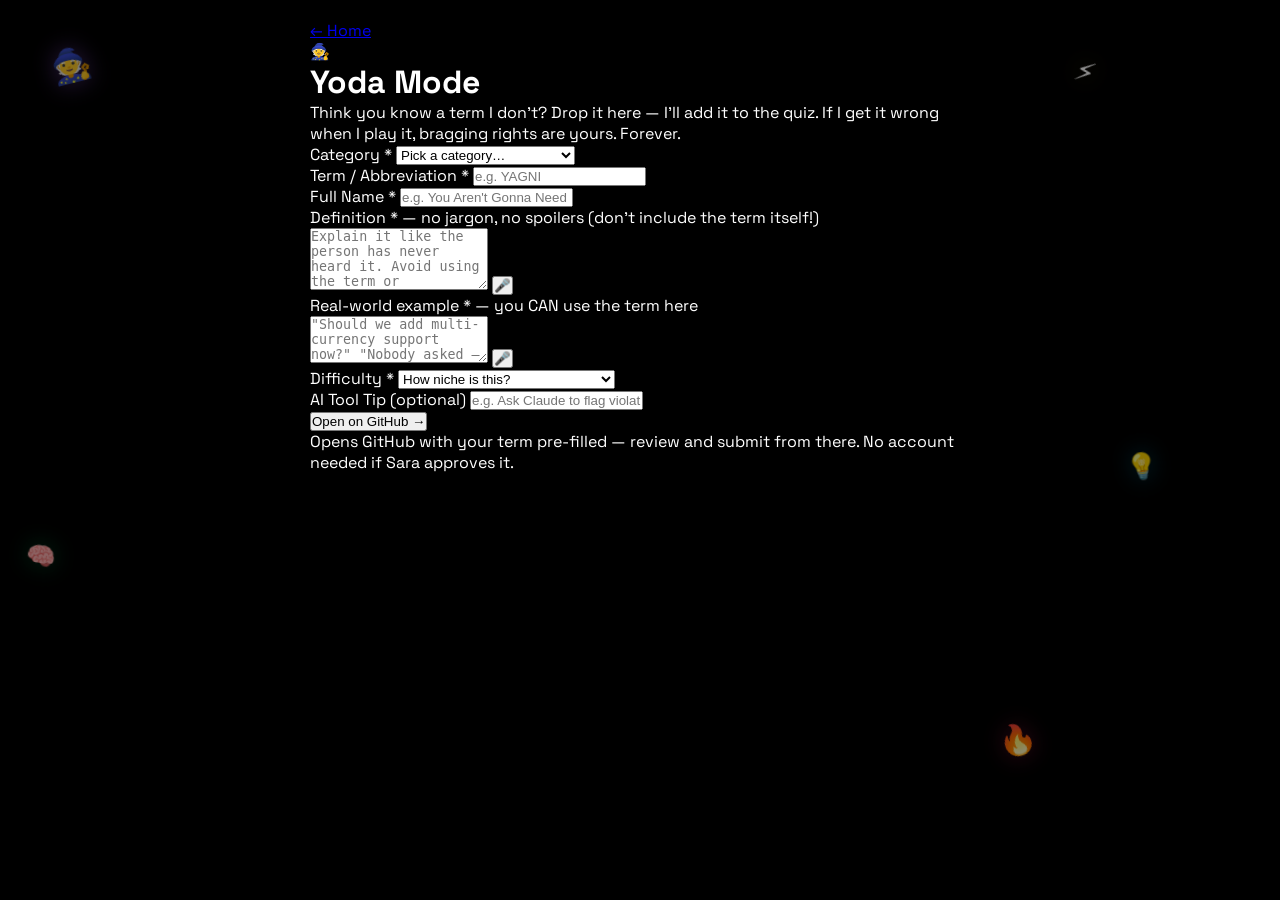
==== contribute.html @ 71d4aadb "Add contribute.html — Yoda Mode challenge form with voice dictation" ====
<!DOCTYPE html>
<html lang="en">
<head>
  <meta charset="UTF-8">
  <meta name="viewport" content="width=device-width, initial-scale=1.0">
  <title>TechUp! — Challenge Me</title>
  <link rel="preconnect" href="https://fonts.googleapis.com">
  <link rel="preconnect" href="https://fonts.gstatic.com" crossorigin>
  <link href="https://fonts.googleapis.com/css2?family=Space+Grotesk:wght@400;600;700;800&display=swap" rel="stylesheet">
  <link rel="stylesheet" href="style.css">
</head>
<body>

  <div class="sticker-field" aria-hidden="true">
    <span class="sticker" style="--x:4%;--y:5%;--s:2;--rot:-14deg;--dur:6s;--delay:0s;--glow:rgba(155,93,229,0.5)">🧙</span>
    <span class="sticker" style="--x:84%;--y:6%;--s:1.8;--rot:18deg;--dur:5.5s;--delay:1.2s;--glow:rgba(255,230,0,0.4)">⚡</span>
    <span class="sticker" style="--x:88%;--y:50%;--s:1.6;--rot:-8deg;--dur:7s;--delay:0.6s;--glow:rgba(0,200,255,0.35)">💡</span>
    <span class="sticker" style="--x:2%;--y:60%;--s:1.5;--rot:10deg;--dur:6.5s;--delay:2s;--glow:rgba(0,255,136,0.3)">🧠</span>
    <span class="sticker" style="--x:78%;--y:80%;--s:1.9;--rot:-18deg;--dur:5.2s;--delay:0.4s;--glow:rgba(255,45,120,0.35)">🔥</span>
  </div>

  <div id="app" class="contribute-app">

    <div class="contribute-topnav">
      <a href="index.html" class="back-home-link">← Home</a>
    </div>

    <div class="contribute-hero">
      <span class="contribute-hero-icon">🧙</span>
      <h1 class="contribute-title">Yoda Mode</h1>
      <p class="contribute-sub">Think you know a term I don't? Drop it here — I'll add it to the quiz. If I get it wrong when I play it, bragging rights are yours. Forever.</p>
    </div>

    <form class="contribute-form" id="contribute-form" novalidate>

      <div class="form-group">
        <label class="form-label" for="f-category">Category <span class="form-required">*</span></label>
        <select class="form-select" id="f-category" required>
          <option value="" disabled selected>Pick a category…</option>
          <option value="tech-vocab — Tech Vocabulary">Tech Vocabulary</option>
          <option value="ai-native — AI &amp; LLMs">AI &amp; LLMs</option>
          <option value="saas-metrics — SaaS Metrics">SaaS Metrics</option>
          <option value="sales-methods — Sales Methods">Sales Methods</option>
          <option value="product-mgmt — Product Management">Product Management</option>
          <option value="biz-dev — Biz Dev &amp; GTM">Biz Dev &amp; GTM</option>
          <option value="terminal-basics — Terminal Basics">Terminal Basics</option>
          <option value="NEW — suggest a new category (explain below)">Suggest a new category…</option>
        </select>
      </div>

      <div class="form-row">
        <div class="form-group">
          <label class="form-label" for="f-term">Term / Abbreviation <span class="form-required">*</span></label>
          <input class="form-input" id="f-term" type="text" placeholder="e.g. YAGNI" required autocomplete="off">
        </div>
        <div class="form-group">
          <label class="form-label" for="f-full">Full Name <span class="form-required">*</span></label>
          <input class="form-input" id="f-full" type="text" placeholder="e.g. You Aren't Gonna Need It" required autocomplete="off">
        </div>
      </div>

      <div class="form-group">
        <label class="form-label" for="f-definition">
          Definition <span class="form-required">*</span>
          <span class="form-hint-inline">— no jargon, no spoilers (don't include the term itself!)</span>
        </label>
        <div class="voice-input-row">
          <textarea class="form-textarea" id="f-definition" placeholder="Explain it like the person has never heard it. Avoid using the term or abbreviation in your explanation." required rows="4"></textarea>
          <button type="button" class="form-mic-btn" id="mic-definition" title="Dictate definition">🎤</button>
        </div>
      </div>

      <div class="form-group">
        <label class="form-label" for="f-example">
          Real-world example <span class="form-required">*</span>
          <span class="form-hint-inline">— you CAN use the term here</span>
        </label>
        <div class="voice-input-row">
          <textarea class="form-textarea" id="f-example" placeholder='"Should we add multi-currency support now?" "Nobody asked — YAGNI. Ship the MVP first."' required rows="3"></textarea>
          <button type="button" class="form-mic-btn" id="mic-example" title="Dictate example">🎤</button>
        </div>
      </div>

      <div class="form-row">
        <div class="form-group">
          <label class="form-label" for="f-difficulty">Difficulty <span class="form-required">*</span></label>
          <select class="form-select" id="f-difficulty" required>
            <option value="" disabled selected>How niche is this?</option>
            <option value="1 — Everyone should know this">1 — Everyone should know this</option>
            <option value="2 — You've been around a bit">2 — You've been around a bit</option>
            <option value="3 — Okay you're just showing off">3 — Okay you're just showing off</option>
          </select>
        </div>
        <div class="form-group">
          <label class="form-label" for="f-ai-tip">AI Tool Tip <span class="form-optional">(optional)</span></label>
          <input class="form-input" id="f-ai-tip" type="text" placeholder="e.g. Ask Claude to flag violations in your backlog" autocomplete="off">
        </div>
      </div>

      <div id="form-error" class="form-error" style="display:none"></div>

      <button type="submit" class="submit-github-btn" id="submit-btn">
        Open on GitHub →
      </button>
      <p class="submit-note">Opens GitHub with your term pre-filled — review and submit from there. No account needed if Sara approves it.</p>

    </form>

  </div>

  <script>
    // ===== VOICE INPUT =====
    function attachMic(micBtnId, textareaId) {
      var btn = document.getElementById(micBtnId);
      var ta  = document.getElementById(textareaId);
      var SR  = window.SpeechRecognition || window.webkitSpeechRecognition;
      if (!SR) { btn.disabled = true; btn.title = 'Voice not supported in this browser'; return; }

      btn.addEventListener('click', function () {
        if (btn.classList.contains('recording')) return;
        window.speechSynthesis && window.speechSynthesis.cancel();

        var rec = new SR();
        rec.continuous = false;
        rec.interimResults = false;
        rec.lang = 'en-US';

        btn.classList.add('recording');
        btn.textContent = '⏹';

        rec.onresult = function (e) {
          var t = e.results[0][0].transcript.trim();
          ta.value = ta.value ? ta.value + ' ' + t : t;
          btn.classList.remove('recording');
          btn.textContent = '🎤';
        };
        rec.onerror = rec.onend = function () {
          btn.classList.remove('recording');
          btn.textContent = '🎤';
        };
        rec.start();
      });
    }

    attachMic('mic-definition', 'f-definition');
    attachMic('mic-example',    'f-example');

    // ===== FORM SUBMIT =====
    document.getElementById('contribute-form').addEventListener('submit', function (e) {
      e.preventDefault();

      var category   = document.getElementById('f-category').value;
      var term       = document.getElementById('f-term').value.trim();
      var full       = document.getElementById('f-full').value.trim();
      var definition = document.getElementById('f-definition').value.trim();
      var example    = document.getElementById('f-example').value.trim();
      var difficulty = document.getElementById('f-difficulty').value;
      var aiTip      = document.getElementById('f-ai-tip').value.trim();
      var errorEl    = document.getElementById('form-error');

      if (!category || !term || !full || !definition || !example || !difficulty) {
        errorEl.textContent = 'Please fill in all required fields before opening GitHub.';
        errorEl.style.display = 'block';
        errorEl.scrollIntoView({ behavior: 'smooth', block: 'center' });
        return;
      }
      errorEl.style.display = 'none';

      var title = '[CHALLENGE] ' + term;

      var body = [
        '## \uD83E\uDDE0 Challenge Submission',
        '',
        '**Category:** ' + category,
        '**Term / Abbreviation:** ' + term,
        '**Full Name:** ' + full,
        '',
        '**Definition:**',
        definition,
        '',
        '**Real-world example:**',
        example,
        '',
        '**Difficulty:** ' + difficulty,
        aiTip ? ('**AI Tool Tip:** ' + aiTip) : '',
        '',
        '---',
        '_Submitted via TechUp! Yoda Mode_',
      ].filter(function (l) { return l !== undefined; }).join('\n');

      var url = 'https://github.com/sepic222/tech-quiz-app/issues/new'
        + '?title='  + encodeURIComponent(title)
        + '&body='   + encodeURIComponent(body)
        + '&labels=' + encodeURIComponent('new-question');

      window.open(url, '_blank', 'noopener');
    });
  </script>

</body>
</html>
---- style.css ----
@import url('https://fonts.googleapis.com/css2?family=Space+Grotesk:wght@400;600;700;800&display=swap');

/* ===== RESET & BASE ===== */
* { margin: 0; padding: 0; box-sizing: border-box; }

:root {
  --bg:       #000000;
  --bg-card:  #0E0E0E;
  --bg-hover: #1A1A1A;
  --text:     #ffffff;
  --text-dim: #555555;
  --green:    #00FF88;
  --pink:     #FF2D78;
  --purple:   #9B5DE5;
  --yellow:   #FFE600;
  --blue:     #00C8FF;
  --orange:   #FF6B00;
  --cyan:     #00FFD4;
  --radius:   14px;
  --radius-sm: 10px;
}

body {
  font-family: 'Space Grotesk', -apple-system, system-ui, sans-serif;
  background: var(--bg);
  color: var(--text);
  min-height: 100vh;
  overflow-x: hidden;
}

#app {
  max-width: 700px;
  margin: 0 auto;
  padding: 20px;
  min-height: 100vh;
}

/* ===== SCREENS ===== */
.screen { display: none; animation: fadeIn 0.3s ease; }
.screen.active { display: block; }

@keyframes fadeIn {
  from { opacity: 0; transform: translateY(12px); }
  to   { opacity: 1; transform: translateY(0); }
}

@keyframes popIn {
  0%   { transform: scale(0.8); opacity: 0; }
  70%  { transform: scale(1.06); }
  100% { transform: scale(1); opacity: 1; }
}

@keyframes slideUp {
  from { opacity: 0; transform: translateY(24px); }
  to   { opacity: 1; transform: translateY(0); }
}

@keyframes shake {
  0%, 100% { transform: translateX(0); }
  20%  { transform: translateX(-8px); }
  40%  { transform: translateX(8px); }
  60%  { transform: translateX(-4px); }
  80%  { transform: translateX(4px); }
}

@keyframes xpFloat {
  0%   { opacity: 1; transform: translateY(0) scale(1); }
  100% { opacity: 0; transform: translateY(-50px) scale(1.2); }
}

@keyframes floatBob {
  0%, 100% { transform: rotate(var(--rot, 0deg)) translateY(0px); }
  50%       { transform: rotate(var(--rot, 0deg)) translateY(-10px); }
}

/* ===== STICKER FIELD ===== */
.sticker-field {
  position: fixed;
  inset: 0;
  pointer-events: none;
  z-index: 0;
  overflow: hidden;
}

.sticker {
  position: absolute;
  font-size: calc(var(--s, 2) * 1rem);
  left: var(--x);
  top: var(--y);
  transform: rotate(var(--rot, 0deg));
  opacity: 0.55;
  animation: floatBob var(--dur, 5s) ease-in-out infinite;
  animation-delay: var(--delay, 0s);
  filter: drop-shadow(0 0 12px var(--glow, rgba(255,255,255,0.2)));
  user-select: none;
}

/* ===== LOGO ===== */
.logo {
  text-align: center;
  padding: 32px 0 24px;
  position: relative;
  z-index: 1;
}

.logo-icon {
  font-size: 54px;
  display: block;
  margin-bottom: 6px;
  filter: drop-shadow(0 0 24px var(--yellow));
}

.logo h1 {
  font-size: 3.2rem;
  font-weight: 800;
  letter-spacing: -1.5px;
  color: var(--text);
  text-shadow: 0 0 40px rgba(0,255,136,0.4), 0 0 80px rgba(0,255,136,0.15);
}

.tagline {
  color: var(--text-dim);
  font-size: 0.92rem;
  margin-top: 6px;
  font-weight: 600;
  letter-spacing: 0.5px;
}

/* ===== STATS BAR ===== */
.stats-bar {
  display: flex;
  justify-content: center;
  gap: 10px;
  margin-bottom: 28px;
  position: relative;
  z-index: 1;
}

.stat {
  flex: 1;
  text-align: center;
  background: var(--bg-card);
  border: 2px solid rgba(255,255,255,0.07);
  border-radius: var(--radius);
  padding: 14px 8px;
  transition: border-color 0.2s;
}

.stat:hover { border-color: var(--green); }

.stat-value {
  display: block;
  font-size: 1.7rem;
  font-weight: 800;
  color: var(--green);
  line-height: 1;
  margin-bottom: 4px;
}

.stat-label {
  font-size: 0.65rem;
  color: var(--text-dim);
  text-transform: uppercase;
  letter-spacing: 1.5px;
  font-weight: 700;
}

/* ===== SECTION TITLES ===== */
.section-title {
  font-size: 0.68rem;
  text-transform: uppercase;
  letter-spacing: 3px;
  color: var(--text-dim);
  margin-bottom: 12px;
  font-weight: 700;
  position: relative;
  z-index: 1;
}

/* ===== CATEGORY GRID ===== */
.category-grid {
  display: grid;
  grid-template-columns: 1fr 1fr;
  gap: 10px;
  margin-bottom: 28px;
  position: relative;
  z-index: 1;
}

/* Each card gets its own neon accent */
.category-card:nth-child(1) { --cc: #00FF88; }
.category-card:nth-child(2) { --cc: #00C8FF; }
.category-card:nth-child(3) { --cc: #FF2D78; }
.category-card:nth-child(4) { --cc: #9B5DE5; }
.category-card:nth-child(5) { --cc: #FFE600; }
.category-card:nth-child(6) { --cc: #FF6B00; }
.category-card:nth-child(7) { --cc: #00FFD4; }
.category-card:nth-child(8) { --cc: #FF2D78; }

.category-card {
  background: var(--bg-card);
  border: 2px solid rgba(255,255,255,0.06);
  border-radius: var(--radius);
  padding: 16px;
  cursor: pointer;
  transition: all 0.2s ease;
  position: relative;
  overflow: hidden;
}

.category-card:hover {
  border-color: var(--cc, var(--green));
  background: var(--bg-hover);
  transform: translateY(-3px) rotate(-0.5deg);
}

.category-card.selected {
  border-color: var(--cc, var(--green));
  background: var(--bg-hover);
  box-shadow: 0 0 0 1px var(--cc, var(--green)), 0 8px 24px rgba(0,0,0,0.6);
}

.category-card .cat-icon {
  font-size: 1.6rem;
  margin-bottom: 6px;
  display: block;
}

.category-card .cat-name {
  font-size: 0.88rem;
  font-weight: 700;
  color: var(--text);
}

.category-card .cat-count {
  font-size: 0.7rem;
  color: var(--text-dim);
  margin-top: 2px;
  font-weight: 600;
}

.category-card .cat-progress {
  height: 3px;
  background: rgba(255,255,255,0.05);
  border-radius: 2px;
  margin-top: 10px;
  overflow: hidden;
}

.category-card .cat-progress-fill {
  height: 100%;
  background: var(--cc, var(--green));
  border-radius: 2px;
  transition: width 0.4s ease;
}

/* ===== MODE SELECTOR ===== */
.mode-selector {
  display: flex;
  gap: 8px;
  margin-bottom: 24px;
  position: relative;
  z-index: 1;
}

.mode-btn {
  flex: 1;
  background: var(--bg-card);
  border: 2px solid rgba(255,255,255,0.07);
  border-radius: var(--radius-sm);
  padding: 12px 8px;
  color: var(--text-dim);
  cursor: pointer;
  font-size: 0.75rem;
  font-weight: 700;
  font-family: inherit;
  transition: all 0.2s ease;
  text-align: center;
  text-transform: uppercase;
  letter-spacing: 0.5px;
}

.mode-btn:hover {
  border-color: var(--green);
  color: var(--text);
  background: var(--bg-hover);
}

.mode-btn.active {
  border-color: var(--green);
  color: var(--green);
  background: var(--bg-hover);
}

.mode-icon {
  display: block;
  font-size: 1.3rem;
  margin-bottom: 4px;
}

/* ===== BUTTONS ===== */
.primary-btn {
  width: 100%;
  padding: 18px;
  background: var(--green);
  border: none;
  border-radius: var(--radius);
  color: #000;
  font-size: 1rem;
  font-weight: 800;
  font-family: inherit;
  cursor: pointer;
  transition: all 0.2s ease;
  letter-spacing: 1.5px;
  text-transform: uppercase;
  position: relative;
  z-index: 1;
}

.primary-btn:hover:not(:disabled) {
  transform: translateY(-3px);
  box-shadow: 0 8px 30px rgba(0,255,136,0.4);
}

.primary-btn:disabled {
  opacity: 0.25;
  cursor: not-allowed;
  transform: none;
}

.secondary-btn {
  width: 100%;
  padding: 16px;
  background: transparent;
  border: 2px solid rgba(255,255,255,0.12);
  border-radius: var(--radius);
  color: var(--text);
  font-size: 0.9rem;
  font-weight: 700;
  font-family: inherit;
  cursor: pointer;
  transition: all 0.2s ease;
  text-transform: uppercase;
  letter-spacing: 1px;
}

.secondary-btn:hover {
  border-color: var(--green);
  color: var(--green);
}

.icon-btn {
  background: none;
  border: none;
  color: var(--text-dim);
  font-size: 1.2rem;
  cursor: pointer;
  padding: 8px;
  border-radius: 50%;
  transition: all 0.2s;
  font-family: inherit;
}

.icon-btn:hover { color: var(--text); background: var(--bg-hover); }

/* ===== QUIZ HEADER ===== */
.quiz-header {
  display: flex;
  align-items: center;
  gap: 12px;
  margin-bottom: 28px;
}

.progress-container {
  flex: 1;
  height: 6px;
  background: var(--bg-card);
  border-radius: 3px;
  overflow: hidden;
  border: 1px solid rgba(255,255,255,0.05);
}

.progress-bar {
  height: 100%;
  background: linear-gradient(90deg, var(--green), var(--blue));
  border-radius: 3px;
  transition: width 0.4s ease;
  width: 0%;
}

.quiz-stats {
  display: flex;
  gap: 10px;
  align-items: center;
  font-size: 0.82rem;
  color: var(--text-dim);
  white-space: nowrap;
  font-weight: 600;
}

.xp-badge {
  background: var(--green);
  color: #000;
  padding: 4px 10px;
  border-radius: 20px;
  font-weight: 800;
  font-size: 0.75rem;
  letter-spacing: 0.5px;
}

/* ===== QUIZ AREA ===== */
.quiz-area { min-height: 400px; }

/* ===== QUESTION CARD ===== */
.question-card {
  background: var(--bg-card);
  border-radius: var(--radius);
  padding: 28px;
  margin-bottom: 16px;
  border: 2px solid rgba(255,255,255,0.05);
  border-left: 4px solid var(--green);
}

.question-label {
  font-size: 0.65rem;
  text-transform: uppercase;
  letter-spacing: 3px;
  color: var(--text-dim);
  margin-bottom: 10px;
  font-weight: 700;
}

.question-text {
  font-size: 1.2rem;
  font-weight: 700;
  line-height: 1.5;
}

.question-context {
  font-size: 0.85rem;
  color: var(--text-dim);
  font-style: italic;
  margin-top: 10px;
}

/* ===== MULTIPLE CHOICE OPTIONS ===== */
.options-list {
  display: flex;
  flex-direction: column;
  gap: 8px;
}

.option-btn {
  width: 100%;
  text-align: left;
  padding: 15px 18px;
  background: var(--bg-card);
  border: 2px solid rgba(255,255,255,0.07);
  border-radius: var(--radius-sm);
  color: var(--text);
  font-size: 0.9rem;
  font-weight: 600;
  font-family: inherit;
  cursor: pointer;
  transition: all 0.15s ease;
  line-height: 1.4;
}

.option-btn:hover:not(.disabled) {
  border-color: var(--green);
  background: var(--bg-hover);
  transform: translateX(4px);
}

.option-btn.correct {
  border-color: var(--green);
  background: rgba(0,255,136,0.08);
  color: var(--green);
}

.option-btn.wrong {
  border-color: var(--pink);
  background: rgba(255,45,120,0.08);
  color: var(--pink);
  animation: shake 0.4s ease;
}

.option-btn.disabled { cursor: default; opacity: 0.7; }

/* ===== FLASHCARD ===== */
.flashcard {
  background: var(--bg-card);
  border-radius: var(--radius);
  padding: 40px 28px;
  text-align: center;
  cursor: pointer;
  min-height: 240px;
  display: flex;
  flex-direction: column;
  justify-content: center;
  align-items: center;
  border: 2px solid rgba(255,255,255,0.06);
  transition: all 0.3s ease;
  position: relative;
}

.flashcard:hover {
  border-color: var(--green);
  box-shadow: 0 0 30px rgba(0,255,136,0.12);
}

.flashcard .term {
  font-size: 2.2rem;
  font-weight: 800;
  margin-bottom: 8px;
  letter-spacing: -0.5px;
}

.flashcard .full-name {
  font-size: 1rem;
  color: var(--text-dim);
  font-weight: 600;
}

.flashcard .flip-hint {
  position: absolute;
  bottom: 16px;
  font-size: 0.68rem;
  color: var(--text-dim);
  text-transform: uppercase;
  letter-spacing: 2px;
  font-weight: 700;
}

.flashcard .definition {
  font-size: 1.05rem;
  line-height: 1.6;
  margin-bottom: 14px;
  font-weight: 600;
}

.flashcard .example {
  font-size: 0.88rem;
  color: var(--text-dim);
  font-style: italic;
  line-height: 1.5;
}

.flashcard-actions { display: flex; gap: 10px; margin-top: 20px; }

.flash-btn {
  flex: 1;
  padding: 14px;
  border-radius: var(--radius-sm);
  font-size: 0.85rem;
  font-weight: 700;
  font-family: inherit;
  cursor: pointer;
  transition: all 0.2s;
  text-transform: uppercase;
  letter-spacing: 0.5px;
}

.flash-btn.knew-it {
  background: rgba(0,255,136,0.08);
  color: var(--green);
  border: 2px solid var(--green);
}

.flash-btn.knew-it:hover { background: rgba(0,255,136,0.18); transform: translateY(-2px); }

.flash-btn.didnt-know {
  background: rgba(255,45,120,0.08);
  color: var(--pink);
  border: 2px solid var(--pink);
}

.flash-btn.didnt-know:hover { background: rgba(255,45,120,0.18); transform: translateY(-2px); }

/* ===== TYPE ANSWER ===== */
.type-input-area { margin-top: 20px; }

.type-input {
  width: 100%;
  padding: 16px;
  background: var(--bg-card);
  border: 2px solid rgba(255,255,255,0.08);
  border-radius: var(--radius-sm);
  color: var(--text);
  font-size: 1.1rem;
  font-weight: 600;
  font-family: inherit;
  outline: none;
  transition: border-color 0.2s;
}

.type-input:focus { border-color: var(--green); }
.type-input.correct { border-color: var(--green); }
.type-input.wrong   { border-color: var(--pink); }

.type-hint {
  font-size: 0.76rem;
  color: var(--text-dim);
  margin-top: 8px;
  font-weight: 600;
  letter-spacing: 0.5px;
}

.submit-answer-btn {
  margin-top: 12px;
  padding: 14px 24px;
  background: var(--green);
  border: none;
  border-radius: var(--radius-sm);
  color: #000;
  font-size: 0.9rem;
  font-weight: 800;
  font-family: inherit;
  cursor: pointer;
  width: 100%;
  transition: all 0.2s;
  text-transform: uppercase;
  letter-spacing: 1px;
}

.submit-answer-btn:hover { opacity: 0.9; transform: translateY(-2px); }

/* ===== FEEDBACK ===== */
.feedback-card {
  background: var(--bg-card);
  border-radius: var(--radius);
  padding: 20px;
  margin-top: 14px;
  animation: slideUp 0.3s ease;
  border-left: 4px solid var(--green);
}

.feedback-card h4 {
  font-size: 0.7rem;
  color: var(--green);
  margin-bottom: 8px;
  text-transform: uppercase;
  letter-spacing: 2px;
  font-weight: 800;
}

.feedback-card p {
  font-size: 0.88rem;
  line-height: 1.55;
  color: var(--text);
  margin-bottom: 6px;
  font-weight: 500;
}

.feedback-card .example-text { color: var(--text-dim); font-style: italic; }

.ai-tool-tip {
  margin-top: 14px;
  padding: 12px 14px;
  background: rgba(155,93,229,0.08);
  border: 1px solid rgba(155,93,229,0.3);
  border-radius: var(--radius-sm);
}

.ai-tool-tip.flash-tip { text-align: left; margin-top: 18px; }

.ai-tool-label {
  display: block;
  font-size: 0.65rem;
  font-weight: 800;
  text-transform: uppercase;
  letter-spacing: 1.5px;
  color: var(--purple);
  margin-bottom: 6px;
}

.ai-tool-tip p {
  font-size: 0.85rem;
  line-height: 1.5;
  color: var(--text);
  font-style: normal;
  font-weight: 500;
}

.next-btn {
  margin-top: 16px;
  padding: 14px 24px;
  background: var(--green);
  border: none;
  border-radius: var(--radius-sm);
  color: #000;
  font-weight: 800;
  font-family: inherit;
  cursor: pointer;
  width: 100%;
  font-size: 0.9rem;
  transition: all 0.2s;
  text-transform: uppercase;
  letter-spacing: 1px;
}

.next-btn:hover { opacity: 0.9; transform: translateY(-2px); }

/* ===== XP FLOAT ===== */
.xp-float {
  position: fixed;
  font-size: 1.1rem;
  font-weight: 800;
  color: var(--green);
  pointer-events: none;
  animation: xpFloat 1s ease forwards;
  z-index: 100;
  font-family: 'Space Grotesk', sans-serif;
}

/* ===== RESULTS ===== */
.results-card {
  text-align: center;
  padding: 30px 0;
  animation: popIn 0.4s ease;
}

.results-card h2 {
  font-size: 1.8rem;
  font-weight: 800;
  margin-bottom: 20px;
  letter-spacing: -0.5px;
}

.results-circle {
  width: 120px;
  height: 120px;
  border-radius: 50%;
  background: var(--bg-card);
  border: 4px solid var(--green);
  display: flex;
  flex-direction: column;
  align-items: center;
  justify-content: center;
  margin: 0 auto 16px;
  box-shadow: 0 0 30px rgba(0,255,136,0.2);
}

.results-circle #results-score {
  font-size: 2.5rem;
  font-weight: 800;
  color: var(--green);
  line-height: 1;
}

.results-label {
  font-size: 0.85rem;
  color: var(--text-dim);
  font-weight: 600;
}

.results-xp {
  font-size: 1.4rem;
  font-weight: 800;
  color: var(--green);
  margin-bottom: 8px;
}

.results-streak {
  font-size: 1rem;
  color: var(--yellow);
  margin-bottom: 20px;
  font-weight: 700;
}

.results-badges {
  display: flex;
  justify-content: center;
  gap: 8px;
  margin-bottom: 24px;
  flex-wrap: wrap;
}

.badge {
  background: transparent;
  border: 2px solid var(--yellow);
  border-radius: 20px;
  padding: 6px 14px;
  font-size: 0.75rem;
  font-weight: 700;
  color: var(--yellow);
  animation: popIn 0.4s ease;
  text-transform: uppercase;
  letter-spacing: 0.5px;
}

.results-breakdown {
  text-align: left;
  max-height: 300px;
  overflow-y: auto;
  margin-bottom: 20px;
}

.breakdown-item {
  display: flex;
  align-items: flex-start;
  gap: 10px;
  padding: 10px 14px;
  background: var(--bg-card);
  border-radius: var(--radius-sm);
  margin-bottom: 5px;
  font-size: 0.83rem;
  border: 1px solid rgba(255,255,255,0.04);
}

.breakdown-icon { font-size: 1rem; flex-shrink: 0; margin-top: 2px; }
.breakdown-term { font-weight: 700; }
.breakdown-answer { color: var(--text-dim); font-size: 0.78rem; }

.results-actions {
  display: flex;
  flex-direction: column;
  gap: 10px;
}

/* ===== VOICE MODE ===== */
.voice-area {
  display: flex;
  flex-direction: column;
  align-items: center;
  gap: 20px;
  padding: 24px 0;
}

.voice-read-btn {
  background: transparent;
  border: 2px solid rgba(255,255,255,0.1);
  border-radius: 20px;
  color: var(--text-dim);
  font-size: 0.8rem;
  font-weight: 700;
  font-family: inherit;
  padding: 8px 20px;
  cursor: pointer;
  transition: all 0.2s;
  text-transform: uppercase;
  letter-spacing: 0.5px;
}

.voice-read-btn:hover {
  border-color: var(--blue);
  color: var(--blue);
}

.voice-mic-btn {
  width: 148px;
  height: 148px;
  border-radius: 50%;
  background: var(--bg-card);
  border: 3px solid rgba(255,255,255,0.08);
  display: flex;
  flex-direction: column;
  align-items: center;
  justify-content: center;
  gap: 8px;
  cursor: pointer;
  transition: border-color 0.3s, box-shadow 0.3s;
  font-family: inherit;
}

.voice-mic-btn:hover:not(:disabled) {
  border-color: var(--green);
  box-shadow: 0 0 30px rgba(0,255,136,0.2);
}

.voice-mic-btn .mic-icon { font-size: 2.6rem; }

.voice-mic-btn .mic-label {
  font-size: 0.68rem;
  font-weight: 700;
  text-transform: uppercase;
  letter-spacing: 1px;
  color: var(--text-dim);
}

.voice-mic-btn.recording {
  border-color: var(--pink);
  animation: micPulse 1.2s ease-in-out infinite;
}

.voice-mic-btn.recording .mic-label { color: var(--pink); }

.voice-mic-btn:disabled {
  opacity: 0.45;
  cursor: default;
}

.voice-transcript {
  font-size: 0.9rem;
  color: var(--text-dim);
  font-style: italic;
  text-align: center;
  min-height: 22px;
  font-weight: 500;
}

@keyframes micPulse {
  0%, 100% { box-shadow: 0 0 0 0 rgba(255,45,120,0.5); }
  50%       { box-shadow: 0 0 0 18px rgba(255,45,120,0); }
}

/* ===== SESSION HISTORY ===== */
.session-history {
  margin-bottom: 28px;
  position: relative;
  z-index: 1;
}

.session-list {
  display: flex;
  flex-direction: column;
  gap: 5px;
}

.session-row {
  display: grid;
  grid-template-columns: 72px 48px 1fr 48px 54px;
  align-items: center;
  gap: 8px;
  padding: 10px 14px;
  background: var(--bg-card);
  border-radius: var(--radius-sm);
  border: 1px solid rgba(255,255,255,0.04);
}

.session-date, .session-mode {
  font-size: 0.7rem;
  color: var(--text-dim);
  text-transform: uppercase;
  letter-spacing: 0.5px;
  font-weight: 700;
}

.session-cats {
  font-size: 0.82rem;
  white-space: nowrap;
  overflow: hidden;
  text-overflow: ellipsis;
  font-weight: 600;
}

.session-score {
  font-size: 0.85rem;
  font-weight: 800;
  text-align: right;
}

.session-xp {
  font-size: 0.7rem;
  color: var(--text-dim);
  text-align: right;
  font-weight: 600;
}

/* ===== SCROLLBAR ===== */
::-webkit-scrollbar { width: 4px; }
::-webkit-scrollbar-track { background: transparent; }
::-webkit-scrollbar-thumb { background: var(--bg-hover); border-radius: 2px; }

/* ===== RESPONSIVE ===== */
@media (max-width: 500px) {
  .category-grid { grid-template-columns: 1fr; }
  .mode-selector { flex-wrap: wrap; }
  .stats-bar { gap: 8px; }
  .logo h1 { font-size: 2.4rem; }
  .question-text { font-size: 1.05rem; }
  .session-row { grid-template-columns: 65px 40px 1fr 46px; }
  .session-xp { display: none; }
}
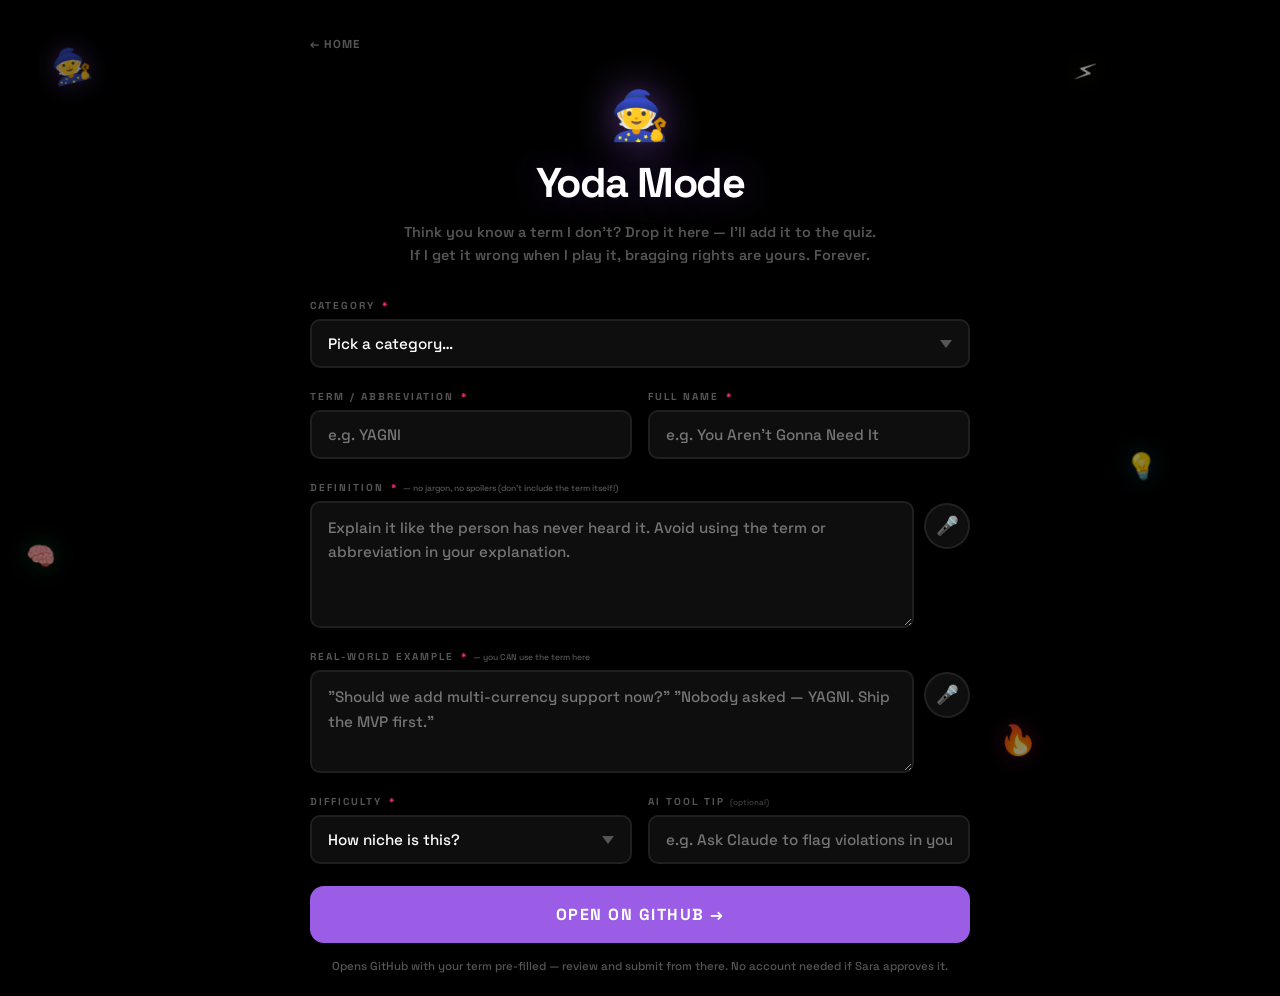
==== commit d308236b: "Fix contribute form: remove labels param that blocked GitHub Create button" ====
--- a/contribute.html
+++ b/contribute.html
@@ -189,9 +189,8 @@
       ].filter(function (l) { return l !== undefined; }).join('\n');
 
       var url = 'https://github.com/sepic222/tech-quiz-app/issues/new'
-        + '?title='  + encodeURIComponent(title)
-        + '&body='   + encodeURIComponent(body)
-        + '&labels=' + encodeURIComponent('new-question');
+        + '?title=' + encodeURIComponent(title)
+        + '&body='  + encodeURIComponent(body);
 
       window.open(url, '_blank', 'noopener');
     });
--- a/style.css
+++ b/style.css
@@ -972,3 +972,321 @@
   .session-row { grid-template-columns: 65px 40px 1fr 46px; }
   .session-xp { display: none; }
 }
+
+/* ===== LANDING PAGE ===== */
+.landing-app {
+  display: flex;
+  flex-direction: column;
+  align-items: center;
+  min-height: 100vh;
+  justify-content: center;
+  padding: 40px 20px;
+  text-align: center;
+  position: relative;
+  z-index: 1;
+}
+
+.landing-question {
+  font-size: 0.72rem;
+  text-transform: uppercase;
+  letter-spacing: 4px;
+  color: var(--text-dim);
+  font-weight: 700;
+  margin-bottom: 28px;
+}
+
+.path-cards {
+  display: flex;
+  gap: 16px;
+  width: 100%;
+  max-width: 560px;
+  margin-bottom: 32px;
+}
+
+.path-card {
+  flex: 1;
+  display: flex;
+  flex-direction: column;
+  align-items: center;
+  padding: 36px 20px 28px;
+  background: var(--bg-card);
+  border: 2px solid rgba(255,255,255,0.07);
+  border-radius: var(--radius);
+  text-decoration: none;
+  color: var(--text);
+  transition: transform 0.25s ease, border-color 0.25s ease, box-shadow 0.25s ease;
+  gap: 8px;
+  position: relative;
+  overflow: hidden;
+}
+
+.path-card::before {
+  content: '';
+  position: absolute;
+  inset: 0;
+  opacity: 0;
+  transition: opacity 0.3s;
+  pointer-events: none;
+}
+
+.path-card.padawan::before { background: radial-gradient(ellipse at 50% 0%, rgba(0,255,136,0.1), transparent 70%); }
+.path-card.yoda::before    { background: radial-gradient(ellipse at 50% 0%, rgba(155,93,229,0.1), transparent 70%); }
+
+.path-card:hover { transform: translateY(-8px) rotate(-1deg); }
+.path-card:hover::before { opacity: 1; }
+.path-card.padawan:hover { border-color: var(--green);  box-shadow: 0 16px 48px rgba(0,255,136,0.18); }
+.path-card.yoda:hover    { border-color: var(--purple); box-shadow: 0 16px 48px rgba(155,93,229,0.18); }
+
+.path-emoji { font-size: 3.2rem; margin-bottom: 6px; }
+
+.path-title {
+  font-size: 1.6rem;
+  font-weight: 800;
+  letter-spacing: -0.5px;
+}
+
+.path-sub {
+  font-size: 0.8rem;
+  color: var(--text-dim);
+  font-weight: 600;
+  text-align: center;
+  line-height: 1.4;
+}
+
+.path-cta {
+  margin-top: 16px;
+  font-size: 0.7rem;
+  font-weight: 800;
+  text-transform: uppercase;
+  letter-spacing: 1.5px;
+  padding: 8px 20px;
+  border-radius: 20px;
+  font-family: inherit;
+}
+
+.path-card.padawan .path-cta { color: var(--green);  border: 2px solid var(--green); }
+.path-card.yoda    .path-cta { color: var(--purple); border: 2px solid var(--purple); }
+
+.voice-welcome-btn {
+  background: transparent;
+  border: 2px solid rgba(255,255,255,0.1);
+  border-radius: 20px;
+  color: var(--text-dim);
+  font-size: 0.78rem;
+  font-weight: 700;
+  font-family: inherit;
+  padding: 10px 24px;
+  cursor: pointer;
+  transition: all 0.2s;
+  text-transform: uppercase;
+  letter-spacing: 0.5px;
+}
+
+.voice-welcome-btn:hover { border-color: var(--blue); color: var(--blue); }
+
+/* quiz back-to-home nav */
+.quiz-topnav {
+  position: relative;
+  z-index: 1;
+  margin-bottom: 4px;
+}
+
+.back-home-link {
+  font-size: 0.72rem;
+  font-weight: 700;
+  text-transform: uppercase;
+  letter-spacing: 1px;
+  color: var(--text-dim);
+  text-decoration: none;
+  transition: color 0.2s;
+}
+.back-home-link:hover { color: var(--text); }
+
+@media (max-width: 500px) {
+  .path-cards { flex-direction: column; max-width: 100%; }
+  .path-card:hover { transform: translateY(-4px) rotate(0deg); }
+}
+
+/* ===== CONTRIBUTE PAGE ===== */
+.contribute-app {
+  max-width: 700px;
+  margin: 0 auto;
+  padding: 20px 20px 60px;
+  position: relative;
+  z-index: 1;
+}
+
+.contribute-topnav {
+  padding: 12px 0 4px;
+}
+
+.contribute-hero {
+  text-align: center;
+  padding: 28px 0 32px;
+}
+
+.contribute-hero-icon {
+  font-size: 3rem;
+  display: block;
+  margin-bottom: 10px;
+  filter: drop-shadow(0 0 20px rgba(155,93,229,0.6));
+}
+
+.contribute-title {
+  font-size: 2.6rem;
+  font-weight: 800;
+  letter-spacing: -1.5px;
+  text-shadow: 0 0 40px rgba(155,93,229,0.35);
+  margin-bottom: 12px;
+}
+
+.contribute-sub {
+  color: var(--text-dim);
+  font-size: 0.9rem;
+  font-weight: 600;
+  line-height: 1.6;
+  max-width: 480px;
+  margin: 0 auto;
+}
+
+.contribute-form {
+  display: flex;
+  flex-direction: column;
+  gap: 22px;
+}
+
+.form-group {
+  display: flex;
+  flex-direction: column;
+  gap: 7px;
+}
+
+.form-label {
+  font-size: 0.63rem;
+  font-weight: 800;
+  text-transform: uppercase;
+  letter-spacing: 2px;
+  color: var(--text-dim);
+}
+
+.form-required   { color: var(--pink); margin-left: 2px; }
+.form-optional   { color: var(--text-dim); font-weight: 600; letter-spacing: 0; text-transform: none; font-size: 0.8em; opacity: 0.7; }
+.form-hint-inline { color: var(--text-dim); font-weight: 500; letter-spacing: 0; text-transform: none; font-size: 0.85em; }
+
+.form-input,
+.form-select,
+.form-textarea {
+  background: var(--bg-card);
+  border: 2px solid rgba(255,255,255,0.07);
+  border-radius: var(--radius-sm);
+  color: var(--text);
+  font-family: inherit;
+  font-size: 0.95rem;
+  font-weight: 500;
+  padding: 13px 16px;
+  outline: none;
+  transition: border-color 0.2s;
+  width: 100%;
+}
+
+.form-input:focus,
+.form-select:focus,
+.form-textarea:focus { border-color: var(--purple); }
+
+.form-select {
+  cursor: pointer;
+  appearance: none;
+  -webkit-appearance: none;
+  background-image: url("data:image/svg+xml,%3Csvg xmlns='http://www.w3.org/2000/svg' width='12' height='8' viewBox='0 0 12 8'%3E%3Cpath fill='%23555555' d='M0 0l6 8 6-8z'/%3E%3C/svg%3E");
+  background-repeat: no-repeat;
+  background-position: right 16px center;
+  padding-right: 40px;
+}
+.form-select option { background: #111; }
+
+.form-textarea {
+  resize: vertical;
+  min-height: 96px;
+  line-height: 1.6;
+}
+
+.voice-input-row {
+  display: flex;
+  gap: 10px;
+  align-items: flex-start;
+}
+.voice-input-row .form-textarea { flex: 1; }
+
+.form-mic-btn {
+  flex-shrink: 0;
+  width: 46px;
+  height: 46px;
+  border-radius: 50%;
+  background: var(--bg-card);
+  border: 2px solid rgba(255,255,255,0.08);
+  color: var(--text-dim);
+  font-size: 1.15rem;
+  cursor: pointer;
+  display: flex;
+  align-items: center;
+  justify-content: center;
+  transition: all 0.2s;
+  margin-top: 2px;
+  flex-direction: row;
+}
+.form-mic-btn:hover:not(:disabled) { border-color: var(--purple); color: var(--text); }
+.form-mic-btn.recording {
+  border-color: var(--pink);
+  animation: micPulse 1.2s ease-in-out infinite;
+}
+.form-mic-btn:disabled { opacity: 0.3; cursor: default; }
+
+.form-row {
+  display: grid;
+  grid-template-columns: 1fr 1fr;
+  gap: 16px;
+}
+
+.form-error {
+  background: rgba(255,45,120,0.08);
+  border: 1px solid rgba(255,45,120,0.3);
+  border-radius: var(--radius-sm);
+  color: var(--pink);
+  font-size: 0.85rem;
+  font-weight: 600;
+  padding: 12px 16px;
+}
+
+.submit-github-btn {
+  padding: 18px;
+  background: var(--purple);
+  border: none;
+  border-radius: var(--radius);
+  color: #fff;
+  font-size: 1rem;
+  font-weight: 800;
+  font-family: inherit;
+  cursor: pointer;
+  transition: all 0.2s ease;
+  letter-spacing: 1.5px;
+  text-transform: uppercase;
+  width: 100%;
+}
+.submit-github-btn:hover {
+  transform: translateY(-3px);
+  box-shadow: 0 8px 30px rgba(155,93,229,0.45);
+}
+
+.submit-note {
+  font-size: 0.72rem;
+  color: var(--text-dim);
+  text-align: center;
+  line-height: 1.6;
+  font-weight: 500;
+  margin-top: -8px;
+}
+
+@media (max-width: 500px) {
+  .form-row { grid-template-columns: 1fr; }
+  .contribute-title { font-size: 2rem; }
+}
